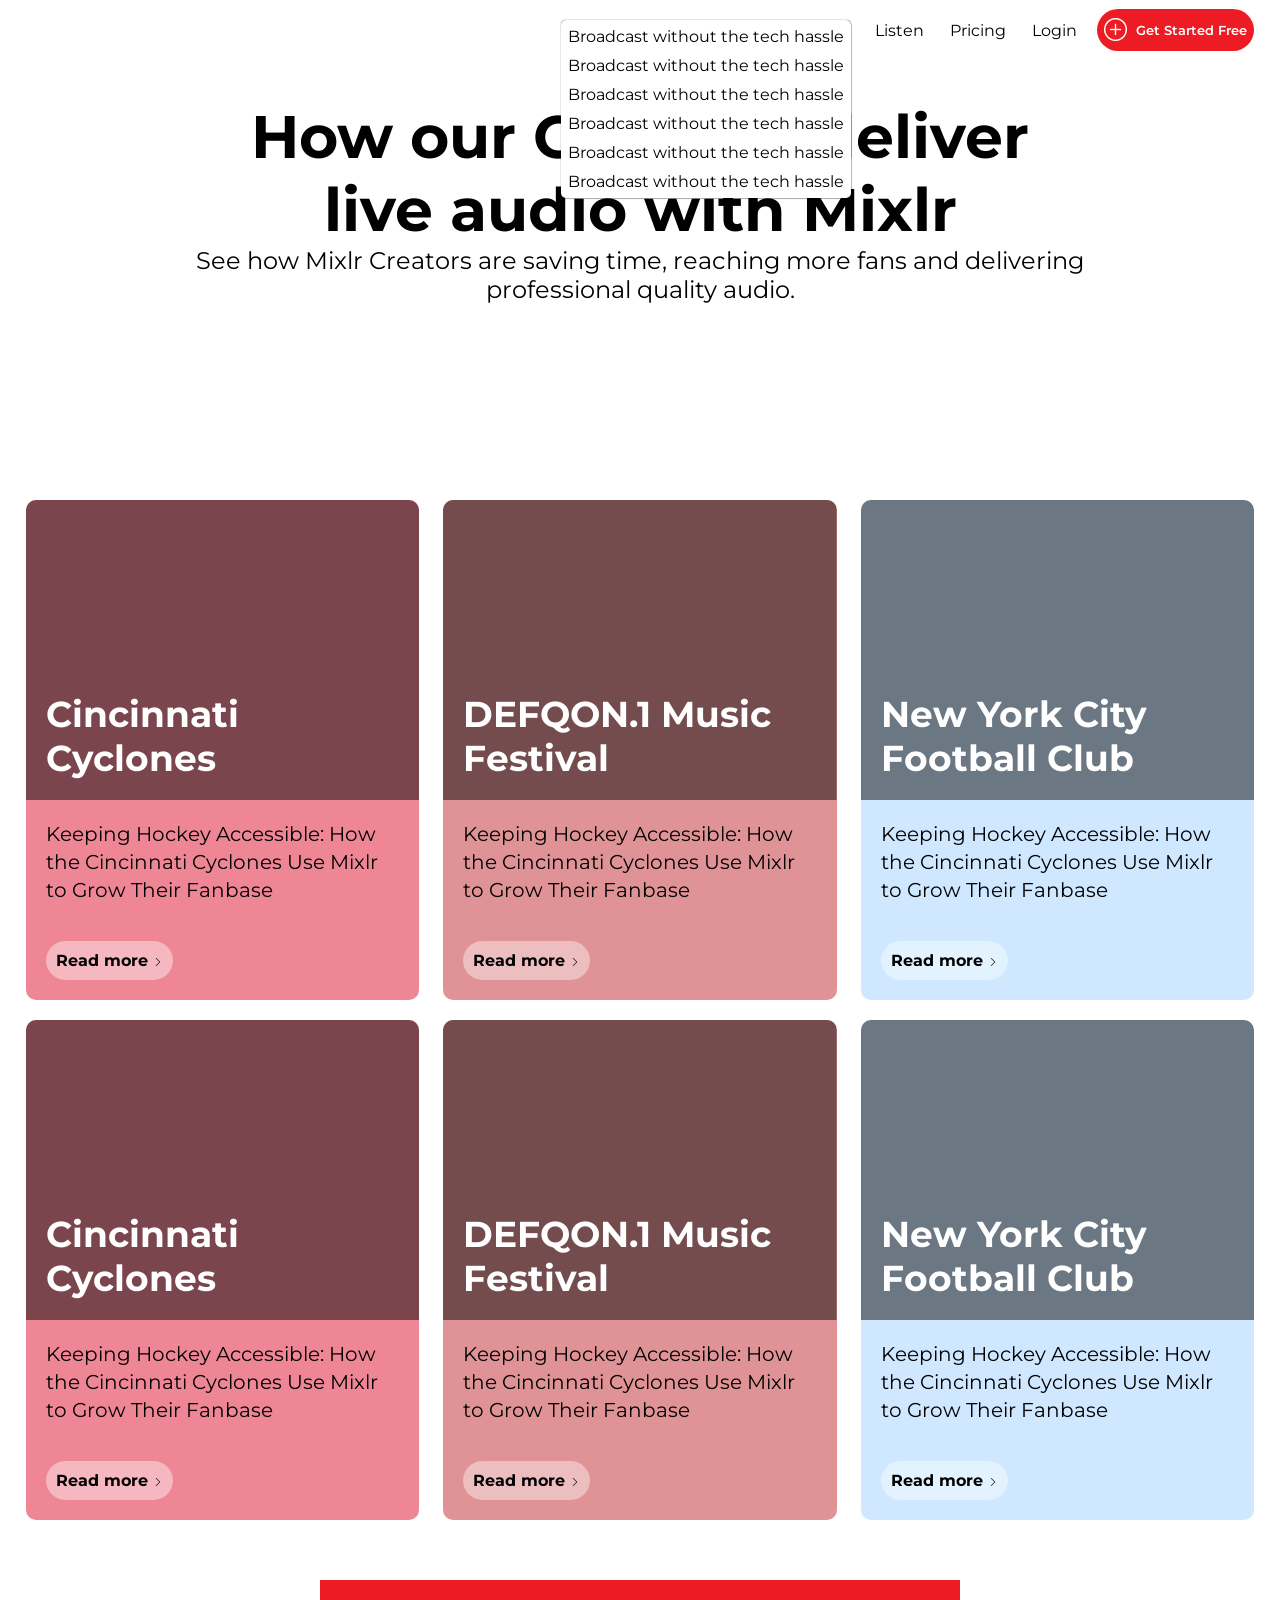
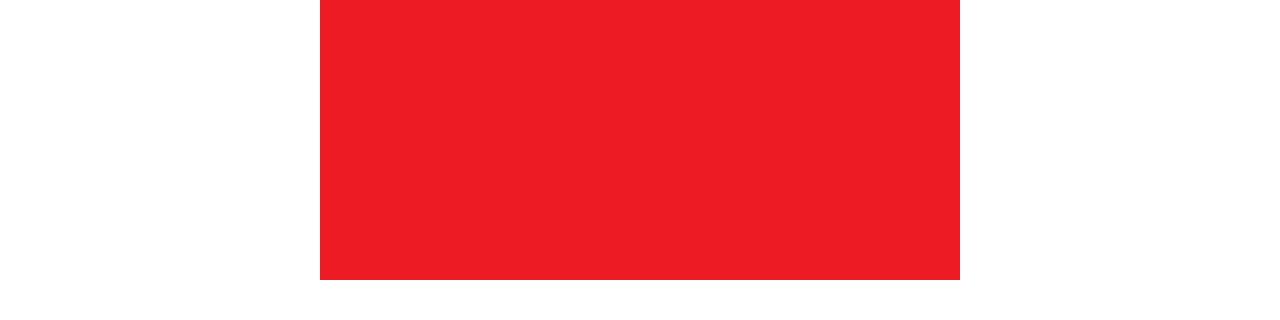
==== index.html @ edc75c8f "I added dropdown" ====
<!DOCTYPE html>
<html lang="en">
<head>
    <meta charset="UTF-8">
    <meta name="viewport" content="width=device-width, initial-scale=1.0">
    <title>Document</title>
    <link rel="stylesheet" href="./style.css">
    <link rel="stylesheet" href="https://cdn.jsdelivr.net/npm/bootstrap-icons@1.13.1/font/bootstrap-icons.min.css">
</head>
<body>
    <header>
        <nav>
            <img src="https://cdn.streamlinehosting.net/washingtonwildthings/63B5263E-EBA6-4BF8-B4BE-CF4598311A39/Mixlr.png" alt="" height="100">
            <ul class="nav-ul">
                <li class="nav-link">
                    <a href="">Solution</a>
                    <ul class="dropdown">
                        <li><a href="">Broadcast without the tech hassle</a></li>
                        <li><a href="">Broadcast without the tech hassle</a></li>
                        <li><a href="">Broadcast without the tech hassle</a></li>
                        <li><a href="">Broadcast without the tech hassle</a></li>
                        <li><a href="">Broadcast without the tech hassle</a></li>
                        <li><a href="">Broadcast without the tech hassle</a></li>
                    </ul>
                </li>


                <li class="nav-link"><a href="">Use Cases</a></li>
                <li class="nav-link"><a href="">Customers</a></li>
                <li class="nav-link"><a href="">Listen</a></li>
                <li class="nav-link"><a href="">Pricing</a></li>
                <li class="nav-link"><a href="">Login</a></li>
            </ul>
            <div class="getstarted-btn">
                <button><i class="bi bi-plus-circle"></i> Get Started Free</button>
            </div>
            <div class="menu">
                <i class="bi bi-list"></i>
            </div>
        </nav>
    </header>

    <section class="hero">
        <h1>How our Creators deliver live audio with Mixlr</h1>
        <p>See how Mixlr Creators are saving time, reaching more fans and delivering professional quality audio.</p>
    </section>
   
    <section class="card-section">
        <div class="container">
            <div class="card">
                <div class="card-img">
                    <div class="card-img-box">
                        <img src="https://d23yw4k24ca21h.cloudfront.net/assets/landing_pages/case_studies/cincinnati_cyclones/logo-298210e7dab86ac8389ebdaf6c97ffa69c5aa3e542aef06832e35a9053cc8cb4.png" alt="" height="60">
                        <h2>Cincinnati<br>Cyclones</h2>
                    </div>
                </div>
                <div class="card-body">
                    <p class="card-text">Keeping Hockey Accessible: How the Cincinnati Cyclones Use Mixlr to Grow Their Fanbase</p>

                    <a href="" class="card-link">Read more <i class="bi bi-chevron-right"></i></a>
                </div>
                
            </div>
            <div class="card">
                <div class="card-img">
                    <div class="card-img-box">
                        <img src="https://d23yw4k24ca21h.cloudfront.net/assets/landing_pages/case_studies/defqon_1/logo-acba89eb0e61193514dfb8ffbd19299fae1307e1ba644b0ef2f025e0035f4a24.png" alt="" height="60">
                        <h2>DEFQON.1 Music<br>Festival</h2>
                    </div>
                </div>
                <div class="card-body">
                    <p class="card-text">Keeping Hockey Accessible: How the Cincinnati Cyclones Use Mixlr to Grow Their Fanbase</p>

                    <a href="" class="card-link">Read more <i class="bi bi-chevron-right"></i></a>
                </div>
            </div>
            <div class="card">
                <div class="card-img">
                    <div class="card-img-box">
                        <img src="https://d23yw4k24ca21h.cloudfront.net/assets/landing_pages/case_studies/nycfc/logo-dd380a3f7b8aa92e93e89a70f6255861c835debb7ca86be002a6c39444820474.png" alt="" height="60">
                        <h2>New York City<br>Football Club</h2>
                    </div>
                </div>
                <div class="card-body">
                    <p class="card-text">Keeping Hockey Accessible: How the Cincinnati Cyclones Use Mixlr to Grow Their Fanbase</p>

                    <a href="" class="card-link">Read more <i class="bi bi-chevron-right"></i></a>
                </div>
            </div>
            <div class="card">
                <div class="card-img">
                    <div class="card-img-box">
                        <img src="https://d23yw4k24ca21h.cloudfront.net/assets/landing_pages/case_studies/cincinnati_cyclones/logo-298210e7dab86ac8389ebdaf6c97ffa69c5aa3e542aef06832e35a9053cc8cb4.png" alt="" height="60">
                        <h2>Cincinnati<br>Cyclones</h2>
                    </div>
                </div>
                <div class="card-body">
                    <p class="card-text">Keeping Hockey Accessible: How the Cincinnati Cyclones Use Mixlr to Grow Their Fanbase</p>

                    <a href="" class="card-link">Read more <i class="bi bi-chevron-right"></i></a>
                </div>
                
            </div>
            <div class="card">
                <div class="card-img">
                    <div class="card-img-box">
                        <img src="https://d23yw4k24ca21h.cloudfront.net/assets/landing_pages/case_studies/defqon_1/logo-acba89eb0e61193514dfb8ffbd19299fae1307e1ba644b0ef2f025e0035f4a24.png" alt="" height="60">
                        <h2>DEFQON.1 Music<br>Festival</h2>
                    </div>
                </div>
                <div class="card-body">
                    <p class="card-text">Keeping Hockey Accessible: How the Cincinnati Cyclones Use Mixlr to Grow Their Fanbase</p>

                    <a href="" class="card-link">Read more <i class="bi bi-chevron-right"></i></a>
                </div>
            </div>
            <div class="card">
                <div class="card-img">
                    <div class="card-img-box">
                        <img src="https://d23yw4k24ca21h.cloudfront.net/assets/landing_pages/case_studies/nycfc/logo-dd380a3f7b8aa92e93e89a70f6255861c835debb7ca86be002a6c39444820474.png" alt="" height="60">
                        <h2>New York City<br>Football Club</h2>
                    </div>
                </div>
                <div class="card-body">
                    <p class="card-text">Keeping Hockey Accessible: How the Cincinnati Cyclones Use Mixlr to Grow Their Fanbase</p>

                    <a href="" class="card-link">Read more <i class="bi bi-chevron-right"></i></a>
                </div>
            </div>
        </div>
    </section>



    <div class="practice"></div>



</body>
</html>
---- style.css ----
@import url('https://fonts.googleapis.com/css2?family=Montserrat:ital,wght@0,100..900;1,100..900&display=swap');

* {
    margin: 0;
    padding: 0;
    box-sizing: border-box;
    font-family: "Montserrat", sans-serif;
}

header {
    /* border: 1px solid; */
    position: fixed;
    width: 100%;
    background-color: white;
    /* top: 100px; */
    /* bottom: 0; */
    top: 0;
}

nav {
    /* border: 1px solid; */
    width: 96%;
    margin: auto;
    display: flex;
    height: 60px;
    align-items: center;
}

.nav-ul {
    /* border: 1px solid red; */
    display: flex;
    width: 42%;
    justify-content: space-between;
    align-items: center;
    margin-left: auto;

}

.dropdown{
    list-style-type: none;
    background-color:white ;
    position: absolute;
    /* width: 300px; */
    display: flex;
    flex-direction: column;
    text-wrap: nowrap;
    gap: 10px;
    box-shadow: 0.1px 0.1px 1px 0.1px;
    border-radius: 5px;
    padding: 7px;
    top: 20px;
    transition: all .5s;

}

.dropdown a{
    text-decoration: none;
    color: black;
}


.dropdown a:hover{
    color: #ED1C24;
}

.dropdown li{
    n
}




.nav-link {
    list-style-type: none;
    .dropdown1{
        opacity: 1;
    }
}

.nav-link>a {
    text-decoration: none;
    color: black;
}

.nav-link>a:hover {
    color: #ED1C24;
}

.getstarted-btn {
    margin-left: 20px;
}

.getstarted-btn>button {
    padding: 7px;
    font-weight: 600;
    color: white;
    background-color: #ED1C24;
    border: 0;
    border-radius: 30px;
    display: flex;
    align-items: center;
    gap: 9px;
}

.bi-plus-circle {
    font-size: 23px;
}

.getstarted-btn>button:hover {
    opacity: 0.8;
}

.menu {
    display: none;
}

.bi-list {
    font-size: 2rem;
}

/* Hero section design */

.hero {
    min-height: 40dvh;
    /* border: 1px solid; */
    width: 70%;
    margin: 100px auto 40px;
    text-align: center;
}

.hero>h1 {
    font-size: 59.752px;
}

.hero>p {
    font-size: 24px;
}

/* Card section design */

.card-section {
    min-height: 40dvh;
    /* border: 1px dashed red; */
    width: 96%;
    margin: auto;
}

.card-section .container {
    /* border: 1px solid; */
    display: flex;
    justify-content: space-between;
    flex-wrap: wrap;
}

.card-section .card {
    /* border: 1px solid; */
    height: 500px;
    width: 32%;
    border-radius: 10px;
    margin-bottom: 20px;

}

.card-img {
    height: 60%;
    /* border: 1px solid red; */
    background-size: cover;
    background-position: center;
    display: flex;
    align-items: end;
    border-radius: 10px 10px 0 0;
}

.card-img-box {
    width: 100%;
    /* border: 1px solid white; */
    padding: 20px;
    filter: grayscale(100%);
}

.card-img-box:hover{
    filter: grayscale(0);

}

.card-img-box h2 {
    font-size: 36px;
    color: white;
    margin-top: 10px;
}

.card-body {
    padding: 20px;
    /* border: 1px solid red; */
    height: 40%;
    display: flex;
    flex-direction: column;
    justify-content: space-between;

}

.card-text {
    /* border: 1px solid red; */
    font-size: 20px;
    height: 20dvh;
    line-height: 28px;
}

.card-link {
    font-weight: 700;
    text-decoration: none;
    color: black;
    background-color: RGBA(255, 255, 255, 0.4);
    padding: 10px;
    border-radius: 20px;
    width: fit-content;
}

.card-link .bi-chevron-right {
    font-size: 10px;
}

.card:nth-child(1) {
    background-color: #EE8695;
}

.card:nth-child(2) {
    background-color: #E09396;
}

.card:nth-child(3) {
    background-color: #CFE8FF;
}

.card:nth-child(4) {
    background-color: #EE8695;
}

.card:nth-child(5) {
    background-color: #E09396;
}

.card:nth-child(6) {
    background-color: #CFE8FF;
}

.card:nth-child(1) .card-img {
    background-image: linear-gradient(rgba(0, 0, 0, 0.483), rgba(0, 0, 0, 0.483)), url("https://d23yw4k24ca21h.cloudfront.net/assets/landing_pages/case_studies/cincinnati_cyclones/hero-704-5f7aa247530ee67471e6861fcc797fb1b18b531503235bf46eba6a5216a0e628.webp");
}

.card:nth-child(2) .card-img {
    background-image: linear-gradient(rgba(0, 0, 0, 0.483), rgba(0, 0, 0, 0.483)), url("https://d23yw4k24ca21h.cloudfront.net/assets/landing_pages/case_studies/defqon_1/hero-704-cdec1e672285ae4565ff50a5a9b7c3bcb175424ef78d5df21af70b609043546e.webp");
}

.card:nth-child(3) .card-img {
    background-image: linear-gradient(rgba(0, 0, 0, 0.483), rgba(0, 0, 0, 0.483)), url("https://d23yw4k24ca21h.cloudfront.net/assets/landing_pages/case_studies/nycfc/hero-1408-5c5c1f4496043a218daa9992a8d40b661cd3c9be17edd1ac6bed3283dd17c7e2.webp");
}

.card:nth-child(4) .card-img {
    background-image: linear-gradient(rgba(0, 0, 0, 0.483), rgba(0, 0, 0, 0.483)), url("https://d23yw4k24ca21h.cloudfront.net/assets/landing_pages/case_studies/nycfc/hero-1408-5c5c1f4496043a218daa9992a8d40b661cd3c9be17edd1ac6bed3283dd17c7e2.webp");
}

.card:nth-child(5) .card-img {
    background-image: linear-gradient(rgba(0, 0, 0, 0.483), rgba(0, 0, 0, 0.483)), url("https://d23yw4k24ca21h.cloudfront.net/assets/landing_pages/case_studies/nycfc/hero-1408-5c5c1f4496043a218daa9992a8d40b661cd3c9be17edd1ac6bed3283dd17c7e2.webp");
}

.card:nth-child(6) .card-img {
    background-image: linear-gradient(rgba(0, 0, 0, 0.483), rgba(0, 0, 0, 0.483)), url("https://d23yw4k24ca21h.cloudfront.net/assets/landing_pages/case_studies/nycfc/hero-1408-5c5c1f4496043a218daa9992a8d40b661cd3c9be17edd1ac6bed3283dd17c7e2.webp");
}


.practice {
    width: 50%;
    background-color: #ED1C24;
    height: 300px;
    margin: 40px auto;
}



/* 0 - 500px mobile */
/* 500px - 900px tablet */
/* 900px  */

@media screen and (max-width: 900px) {
    .practice {
        width: 70%;
        background-color: #CFE8FF;
    }

    .nav-ul {
        display: none;
    }

    .getstarted-btn {
        margin-left: auto;
    }

    .menu {
        display: block;
        margin-left: 20px;
    }

    .hero {
        min-height: 10dvh;
        /* border: 1px solid; */
        width: 80%;
    }

    .hero>h1 {
        font-size: 40px;
    }

    .card-section .card {
        width: 49%;
    }

}



@media screen and (max-width: 500px) {
    .practice {
        width: 90%;
        background-color: green;
    }

    .hero>h1 {
        font-size: 30px;
    }

    .hero>p {
        font-size: 1.1rem;
    }

    .card-section .card {
        width: 100%;
    }
}
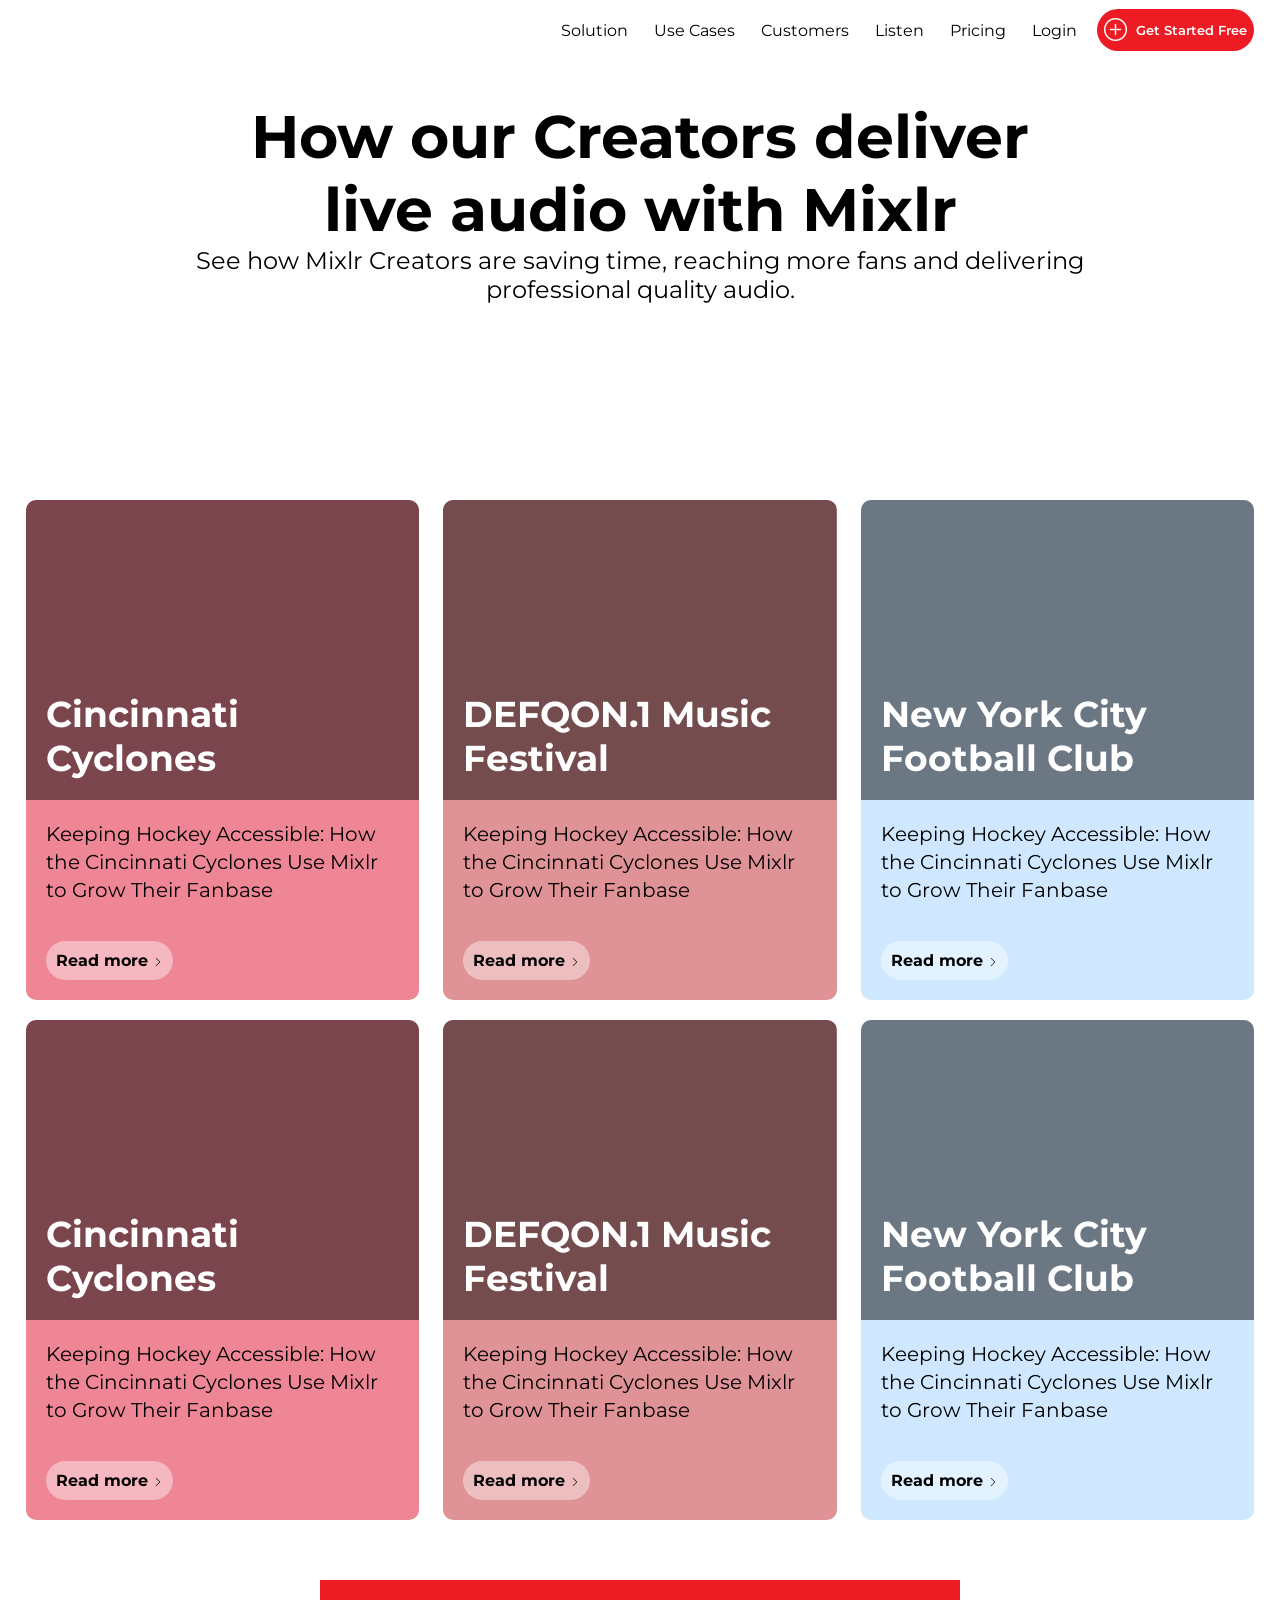
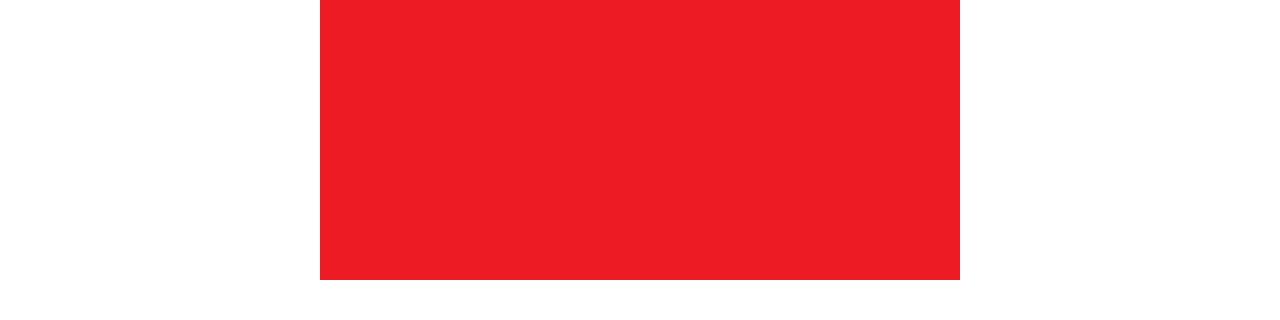
==== commit a2e6a96b: "started bootstrap" ====
--- a/index.html
+++ b/index.html
@@ -12,9 +12,9 @@
         <nav>
             <img src="https://cdn.streamlinehosting.net/washingtonwildthings/63B5263E-EBA6-4BF8-B4BE-CF4598311A39/Mixlr.png" alt="" height="100">
             <ul class="nav-ul">
-                <li class="nav-link">
+                <li class="nav-link solution">
                     <a href="">Solution</a>
-                    <ul class="dropdown">
+                    <ul class="dropdown dropdown1">
                         <li><a href="">Broadcast without the tech hassle</a></li>
                         <li><a href="">Broadcast without the tech hassle</a></li>
                         <li><a href="">Broadcast without the tech hassle</a></li>
--- a/style.css
+++ b/style.css
@@ -41,14 +41,15 @@
     background-color:white ;
     position: absolute;
     /* width: 300px; */
-    display: flex;
+    /* display: flex; */
+    display: none;
     flex-direction: column;
     text-wrap: nowrap;
     gap: 10px;
     box-shadow: 0.1px 0.1px 1px 0.1px;
     border-radius: 5px;
     padding: 7px;
-    top: 20px;
+    top: 40px;
     transition: all .5s;
 
 }
@@ -63,18 +64,12 @@
     color: #ED1C24;
 }
 
-.dropdown li{
-    n
-}
-
-
-
+.solution:hover .dropdown1{
+    display: flex;
+}
 
 .nav-link {
     list-style-type: none;
-    .dropdown1{
-        opacity: 1;
-    }
 }
 
 .nav-link>a {
